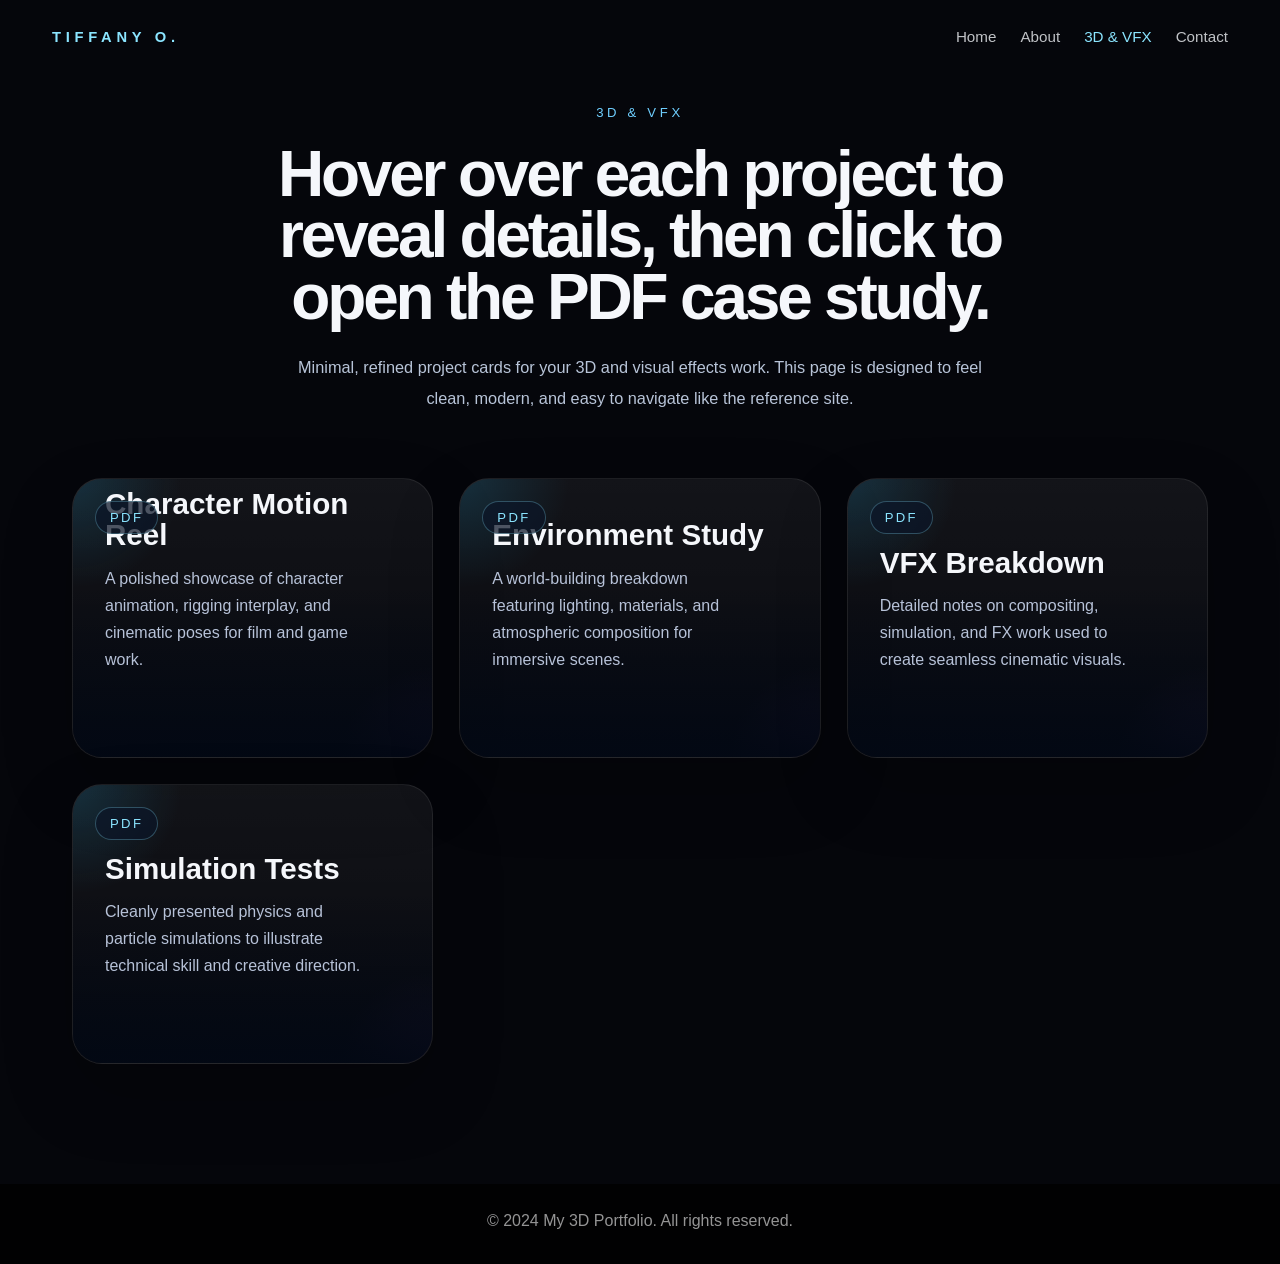
==== 3DandVFX.html @ ca3647b6 "first commit" ====
<!DOCTYPE html>
<html lang="en">
<head>
    <meta charset="UTF-8">
    <meta name="viewport" content="width=device-width, initial-scale=1.0">
    <title>3D & VFX Projects</title>
    <link rel="stylesheet" href="styles.css">
    <style>
      body {
        background: #05060b;
        color: #f5f7fb;
      }

      .page-header {
        max-width: 1240px;
        margin: 0 auto;
        padding: 28px 32px 0;
        display: flex;
        align-items: center;
        justify-content: space-between;
        gap: 24px;
      }

      .brand-link {
        color: #8be5ff;
        text-decoration: none;
        text-transform: uppercase;
        letter-spacing: 0.32em;
        font-size: 0.92rem;
        font-weight: 700;
      }

      .page-nav {
        display: flex;
        align-items: center;
        gap: 24px;
        flex-wrap: wrap;
      }

      .page-nav a {
        color: rgba(245,247,251,0.78);
        text-decoration: none;
        font-size: 0.95rem;
        transition: color 0.2s ease, opacity 0.2s ease;
      }

      .page-nav a:hover,
      .page-nav a.active {
        color: #8be5ff;
        opacity: 1;
      }

      .main-panel {
        max-width: 1200px;
        margin: 0 auto;
        padding: 60px 32px 120px;
      }

      .hero-panel {
        display: grid;
        gap: 24px;
        margin-bottom: 64px;
        text-align: center;
      }

      .eyebrow-label {
        color: #6fcfff;
        letter-spacing: 0.28em;
        text-transform: uppercase;
        font-size: 0.82rem;
      }

      .hero-panel h1 {
        font-size: clamp(3rem, 5vw, 5.2rem);
        line-height: 0.96;
        letter-spacing: -0.05em;
        margin: 0;
        max-width: 870px;
        margin-left: auto;
        margin-right: auto;
      }

      .hero-panel p {
        max-width: 720px;
        margin: 0 auto;
        color: #b8c4d8;
        font-size: 1.02rem;
        line-height: 1.9;
      }

      .project-grid {
        display: grid;
        grid-template-columns: repeat(auto-fit, minmax(280px, 1fr));
        gap: 26px;
      }

      .project-card {
        position: relative;
        overflow: hidden;
        min-height: 280px;
        border-radius: 30px;
        border: 1px solid rgba(255,255,255,0.08);
        background: linear-gradient(180deg, rgba(255,255,255,0.06) 0%, rgba(255,255,255,0.02) 100%);
        box-shadow: 0 30px 70px rgba(0, 0, 0, 0.22);
        transition: transform 0.35s ease, border-color 0.35s ease, box-shadow 0.35s ease;
        cursor: pointer;
      }

      .project-card:hover {
        transform: translateY(-12px);
        border-color: rgba(138,229,255,0.45);
        box-shadow: 0 42px 92px rgba(0, 0, 0, 0.3);
      }

      .project-card::before {
        content: '';
        position: absolute;
        inset: 0;
        background: radial-gradient(circle at top left, rgba(44, 197, 255, 0.16), transparent 24%),
                    radial-gradient(circle at bottom right, rgba(164, 95, 255, 0.12), transparent 20%);
        pointer-events: none;
      }

      .project-card::after {
        content: '';
        position: absolute;
        inset: 0;
        background: linear-gradient(180deg, transparent 38%, rgba(2,8,20,0.92) 100%);
        pointer-events: none;
      }

      .card-tag {
        position: absolute;
        top: 22px;
        left: 22px;
        z-index: 2;
        display: inline-flex;
        align-items: center;
        padding: 8px 14px;
        border-radius: 999px;
        border: 1px solid rgba(138,229,255,0.28);
        background: rgba(12,22,39,0.72);
        color: #8be5ff;
        font-size: 0.82rem;
        letter-spacing: 0.18em;
        text-transform: uppercase;
      }

      .card-content {
        position: absolute;
        inset: 0;
        display: flex;
        flex-direction: column;
        justify-content: flex-end;
        padding: 32px;
        z-index: 1;
      }

      .card-action {
        display: inline-flex;
        align-items: center;
        justify-content: center;
        margin-top: 16px;
        padding: 10px 16px;
        border-radius: 999px;
        background: rgba(139,229,255,0.14);
        color: #8be5ff;
        font-size: 0.91rem;
        letter-spacing: 0.08em;
        text-transform: uppercase;
        opacity: 0;
        transform: translateY(8px);
        transition: opacity 0.3s ease, transform 0.3s ease;
        width: fit-content;
      }

      .project-card:hover .card-action {
        opacity: 1;
        transform: translateY(0);
      }

      .card-title {
        margin: 0;
        font-size: 1.85rem;
        line-height: 1.05;
      }

      .card-description {
        margin: 14px 0 0;
        color: #b7c2d8;
        font-size: 1rem;
        line-height: 1.7;
        max-width: 88%;
      }

      .card-link {
        position: absolute;
        inset: 0;
        z-index: 3;
      }

      footer {
        text-align: center;
        padding: 28px 32px 34px;
        color: rgba(255,255,255,0.58);
      }

      @media (max-width: 860px) {
        .page-header {
          flex-direction: column;
          align-items: flex-start;
          padding-top: 20px;
        }

        .page-nav {
          gap: 18px;
          margin-top: 18px;
        }
      }

      @media (max-width: 560px) {
        .main-panel {
          padding: 40px 20px 80px;
        }

        .hero-panel h1 {
          font-size: 2.8rem;
        }

        .card-content {
          padding: 24px;
        }
      }
    </style>
</head>
<body>
    <header class="page-header">
        <a class="brand-link" href="index.html">Tiffany O.</a>
        <nav class="page-nav">
            <a href="index.html">Home</a>
            <a href="about.html">About</a>
            <a href="3D&VFX.html" class="active">3D & VFX</a>
            <a href="contact.html">Contact</a>
        </nav>
    </header>

    <main class="main-panel">
        <section class="hero-panel">
            <span class="eyebrow-label">3D & VFX</span>
            <h1>Hover over each project to reveal details, then click to open the PDF case study.</h1>
            <p>Minimal, refined project cards for your 3D and visual effects work. This page is designed to feel clean, modern, and easy to navigate like the reference site.</p>
        </section>

        <section class="project-grid">
            <article class="project-card">
                <a class="card-link" href="Files/character-motion-reel.pdf" target="_blank" rel="noopener noreferrer"></a>
                <span class="card-tag">PDF</span>
                <div class="card-content">
                    <h2 class="card-title">Character Motion Reel</h2>
                    <p class="card-description">A polished showcase of character animation, rigging interplay, and cinematic poses for film and game work.</p>
                    <span class="card-action">View PDF</span>
                </div>
            </article>

            <article class="project-card">
                <a class="card-link" href="Files/environment-study.pdf" target="_blank" rel="noopener noreferrer"></a>
                <span class="card-tag">PDF</span>
                <div class="card-content">
                    <h2 class="card-title">Environment Study</h2>
                    <p class="card-description">A world-building breakdown featuring lighting, materials, and atmospheric composition for immersive scenes.</p>
                    <span class="card-action">View PDF</span>
                </div>
            </article>

            <article class="project-card">
                <a class="card-link" href="Files/vfx-breakdown.pdf" target="_blank" rel="noopener noreferrer"></a>
                <span class="card-tag">PDF</span>
                <div class="card-content">
                    <h2 class="card-title">VFX Breakdown</h2>
                    <p class="card-description">Detailed notes on compositing, simulation, and FX work used to create seamless cinematic visuals.</p>
                    <span class="card-action">View PDF</span>
                </div>
            </article>

            <article class="project-card">
                <a class="card-link" href="Files/simulation-tests.pdf" target="_blank" rel="noopener noreferrer"></a>
                <span class="card-tag">PDF</span>
                <div class="card-content">
                    <h2 class="card-title">Simulation Tests</h2>
                    <p class="card-description">Cleanly presented physics and particle simulations to illustrate technical skill and creative direction.</p>
                    <span class="card-action">View PDF</span>
                </div>
            </article>
        </section>
    </main>

    <footer>
        <p>&copy; 2024 My 3D Portfolio. All rights reserved.</p>
    </footer>
</body>
</html>
---- styles.css ----
* {
 margin: 0;
 padding: 0;
 box-sizing: border-box;
 font-family: Arial, sans-serif;
}


body {
 background: #111;
 color: #fff;
 overflow-x: hidden;
}


/* =========================
  VIDEO BACKGROUND
========================= */
.video-background {
 position: fixed;
 inset: 0;
 z-index: -1;
 overflow: hidden;
}


#background-video {
 width: 100%;
 height: 100%;
 object-fit: cover;
}


/* =========================
  HERO
========================= */
#hero {
 text-align: center;
 padding: 120px 20px 180px;
}


.hero-content {
 display: flex;
 flex-direction: column;
 align-items: center;
 gap: 25px;
 max-width: 800px;
 margin: 0 auto;
}


.hero-gif {
 width: 300px;
 display: block;
 margin: -50px auto 10px;
 border-radius: 10px;
}


#hero p {
 margin-bottom: 10px;
 letter-spacing: 0.02em;
 white-space: nowrap;
}

h1.page-title {
  text-shadow: 0 0 15px rgba(128, 128, 128, 0.5);
}

h2.page-subtitle {
  text-shadow: 0 0 10px rgba(128, 128, 128, 0.5);
  display: flex;
  flex-direction: column;
  align-items: center;
}

/* =========================
  BUTTONS
========================= */
.cta-btn {
 padding: 11px 30px;
 background: rgba(255,255,255,0.85);
 color: #111;
 border-radius: 20px;
 font-size: 1.1rem;
 text-decoration: none;
 transition: 0.3s;
}


.cta-btn:hover {
 background: rgba(87, 208, 255, 0.9);
}

.social-buttons {
  display: flex;
  justify-content: center;
  align-items: center;
  gap: 14px;
  flex-wrap: wrap;
  margin: 12px auto 0;
}

/* =========================
  SOCIAL BUTTONS
========================= */
.social-btn {
  display: inline-flex;
  align-items: center;
  justify-content: center;
  width: 58px;
  height: 58px;
  margin: 0 8px;
  border-radius: 50%;
  border: 2px solid rgba(255,255,255,0.16);
  text-decoration: none;
  transition: transform 0.25s ease, box-shadow 0.25s ease;
  background: rgba(255,255,255,0.08);
}

.social-btn svg {
  width: 22px;
  height: 22px;
}

.social-btn:hover {
  transform: translateY(-3px);
  box-shadow: 0 10px 30px rgba(0,0,0,0.2);
}

.social-btn img {
  width: 24px;
  height: 24px;
  display: block;
  object-fit: contain;
}

.social-icon {
  font-family: Arial, sans-serif;
  font-weight: bold;
  color: #fff;
  font-size: 1.05rem;
  line-height: 1;
}

#social-links .social-btn-behance,
#social-links .social-btn-instagram,
#social-links .social-btn-linkedin {
  background: rgba(255,255,255,0.08);
}


/* =========================
  HAMBURGER MENU (CLEAN SYSTEM)
========================= */

/* wrapper container */


/* MAIN WRAPPER */


/* MAIN WRAPPER */
#menu {
 position: fixed;
 top: 25px;
 right: 25px;
 width: 60px;
 height: 60px;
 z-index: 1000;
}

/* BLACK CIRCLE DONT TOUCH ITS CENTERED */
.menu-bg {
 position: absolute;
 width: 60px;
 height: 60px;
 background: #232222;
 opacity: 0.95;
 border-radius: 50%;
 z-index: 1;
 transition: transform 0.5s ease;
}


.menu-bg.active {
 transform: scale(20);
}


/* HAMBURGER */
#menu-bar {
 position: absolute;
 inset: 0;
 margin: auto;


 width: 30px;
 height: 22px;


 display: flex;
 flex-direction: column;
 justify-content: space-between;


 z-index: 5;
 cursor: pointer;
}

/* FORCE VISIBILITY */
.bar {
 width: 100%;
 height: 3px;
 background: #fff;
 border-radius: 3px;
 display: block;
}


/* X ANIMATION */
#menu-bar.active #bar1 {
 transform: rotate(-45deg) translate(-5px, 5px);
}


#menu-bar.active #bar2 {
 opacity: 0;
}


#menu-bar.active #bar3 {
 transform: rotate(45deg) translate(-5px, -5px);
}


/* NAV INSIDE CIRCLE */
.nav {
 position: fixed;
 top: 25%;
 right: 200px;
 transform: translateY(-50%);

 display: flex;
 flex-direction: column;
 justify-content: center;
 align-items: center;

 opacity: 0;
 pointer-events: none;
 transition: 0.3s;
 z-index: 2;
}


.nav.active {
 opacity: 1;
 pointer-events: auto;
}

/* TEXT SIZE INSIDE CIRCLE */
.nav a {
 color: white;
 text-decoration: none;
 font-size: 24px;
 margin: 27px 0;
 font-weight: bold;
}


/* =========================
  CURSOR
========================= */
.cursor-shadow {
 position: fixed;
 width: 20px;
 height: 20px;
 border-radius: 50%;
 background: rgba(255,255,255,0.6);
 pointer-events: none;
 z-index: 999;
 transform: translate(-50%, -50%);
 mix-blend-mode: overlay;
 filter: blur(4px);
}


.cursor-shadow.grow {
 transform: scale(2);
}


.cursor-particle {
 position: fixed;
 border-radius: 50%;
 pointer-events: none;
 animation: fadeOut 1.2s forwards;
 z-index: 998;
}


@keyframes fadeOut {
 to {
   opacity: 0;
   transform: scale(0.5);
 }
}


/* =========================
  FOOTER & WAVE
========================= */
footer {
 text-align: center;
 padding: 20px;
 background: rgba(0, 0, 0, 0.8);
 width: 100%;
 clear: both;
 position: relative;
 z-index: 10;
}

footer p {
 margin: 0;
}

#about-wave {
 width: 100%;
 clear: both;
 position: relative;
 z-index: 5;
}

.wave-svg path {
  opacity: 0.8; /* change transparency here */
}

.wave-loop {
  width: 100%;
  height: 150px;
  background-image: url('data:image/svg+xml,<svg width="1200" height="150" viewBox="0 0 1200 150" xmlns="http://www.w3.org/2000/svg"><path d="M0 50 Q150 0 300 50 T600 50 T900 50 T1200 50 V150 H0 Z" fill="rgba(0,0,0,0.8)"/></svg>');
  background-repeat: repeat-x;
  animation: waveMove 10s linear infinite;
}

@keyframes waveMove {
  from {
    background-position: 0 0;
  }
  to {
    background-position: 1200px 0;
  }
}
/* =========================
  MOBILE
========================= */
@media (max-width: 600px) {
 #hero {
   font-size: 1.4rem;
   padding: 80px 10px 150px;
 }


 .hero-gif {
   width: 200px;
 }
}

/* Lightbox */
.lightbox {
  position: fixed;
  top: 0;
  left: 0;
  width: 100vw;
  height: 100vh;
  background: rgba(0, 0, 0, 0);
  display: flex;
  justify-content: center;
  align-items: center;
  opacity: 0;
  pointer-events: none;
  transition: background 0.35s ease, opacity 0.35s ease;
  z-index: 9999;
}

.lightbox.show {
  opacity: 1;
  background: rgba(0, 0, 0, 0.85);
  pointer-events: all;
}

.lightbox img {
  max-width: 90%;
  max-height: 85%;
  border-radius: 12px;
  box-shadow: 0 12px 60px rgba(0,0,0,0.7);
  transform: scale(0.95);
  transition: transform 0.3s ease;
}

.lightbox.show img {
  transform: scale(1);
}
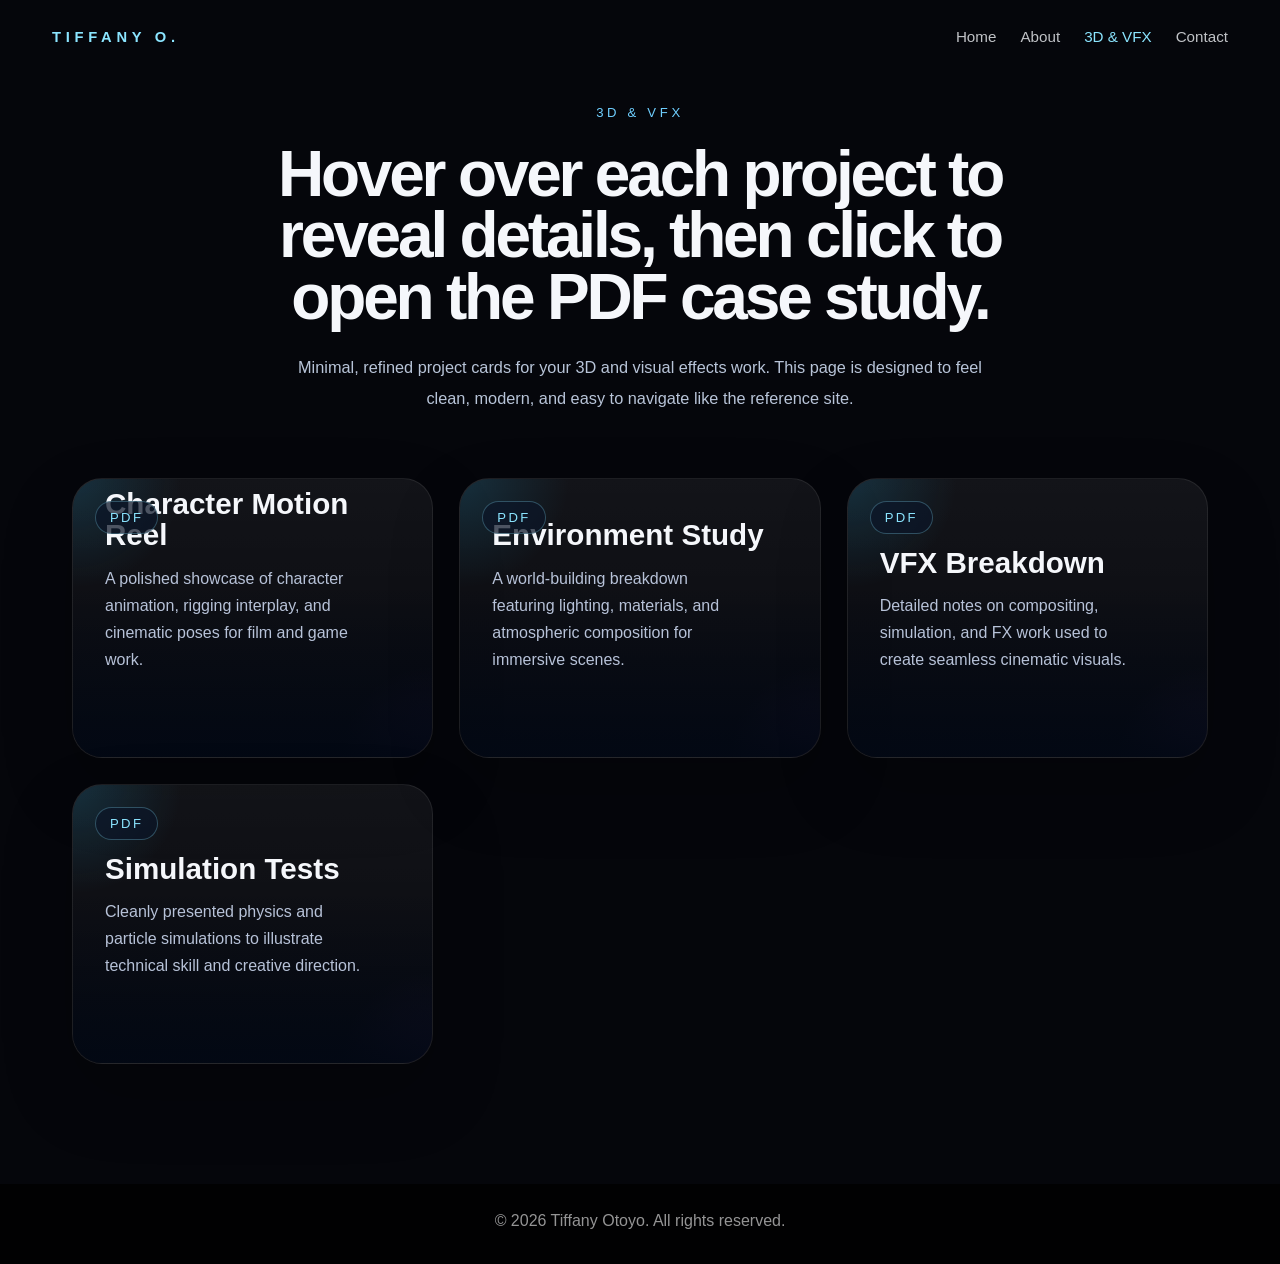
==== commit bad8fbea: "fix links and add placeholder pages" ====
--- a/3DandVFX.html
+++ b/3DandVFX.html
@@ -239,7 +239,7 @@
         <nav class="page-nav">
             <a href="index.html">Home</a>
             <a href="about.html">About</a>
-            <a href="3D&VFX.html" class="active">3D & VFX</a>
+            <a href="3DandVFX.html" class="active" aria-current="page">3D &amp; VFX</a>
             <a href="contact.html">Contact</a>
         </nav>
     </header>
@@ -295,7 +295,7 @@
     </main>
 
     <footer>
-        <p>&copy; 2024 My 3D Portfolio. All rights reserved.</p>
+        <p>&copy; 2026 Tiffany Otoyo. All rights reserved.</p>
     </footer>
 </body>
 </html>
--- a/styles.css
+++ b/styles.css
@@ -403,3 +403,291 @@
   transform: scale(1);
 }
 
+
+
+/* =========================
+  SUB PAGES
+  (About, Contact, Pencil Art, Illustrations, Game Dev)
+========================= */
+.sub-page {
+  background: #05060b;
+  color: #f5f7fb;
+  min-height: 100vh;
+  display: flex;
+  flex-direction: column;
+}
+
+.page-header {
+  max-width: 1240px;
+  width: 100%;
+  margin: 0 auto;
+  padding: 28px 32px 0;
+  display: flex;
+  align-items: center;
+  justify-content: space-between;
+  gap: 24px;
+}
+
+.brand-link {
+  color: #8be5ff;
+  text-decoration: none;
+  text-transform: uppercase;
+  letter-spacing: 0.32em;
+  font-size: 0.92rem;
+  font-weight: 700;
+}
+
+.page-nav {
+  display: flex;
+  align-items: center;
+  gap: 24px;
+  flex-wrap: wrap;
+}
+
+.page-nav a {
+  color: rgba(245, 247, 251, 0.78);
+  text-decoration: none;
+  font-size: 0.95rem;
+  transition: color 0.2s ease;
+}
+
+.page-nav a:hover,
+.page-nav a.active {
+  color: #8be5ff;
+}
+
+.brand-link:focus-visible,
+.page-nav a:focus-visible,
+.contact-list a:focus-visible {
+  outline: 2px solid #8be5ff;
+  outline-offset: 4px;
+  border-radius: 4px;
+}
+
+.sub-main {
+  flex: 1;
+  width: 100%;
+  max-width: 1100px;
+  margin: 0 auto;
+  padding: 72px 32px 100px;
+}
+
+.sub-main h1 {
+  font-size: clamp(2.4rem, 5vw, 4rem);
+  letter-spacing: -0.03em;
+  line-height: 1.05;
+  margin-bottom: 18px;
+}
+
+.sub-lead {
+  color: #b8c4d8;
+  font-size: 1.05rem;
+  line-height: 1.8;
+  max-width: 640px;
+  margin-bottom: 48px;
+}
+
+/* Empty image slots. Put an <img> inside a .tile and it fills the box. */
+.tile-grid {
+  display: grid;
+  grid-template-columns: repeat(auto-fill, minmax(240px, 1fr));
+  gap: 20px;
+}
+
+.tile {
+  aspect-ratio: 4 / 3;
+  display: flex;
+  align-items: center;
+  justify-content: center;
+  overflow: hidden;
+  border: 1px dashed rgba(139, 229, 255, 0.35);
+  border-radius: 18px;
+  background: rgba(255, 255, 255, 0.03);
+  color: rgba(245, 247, 251, 0.5);
+  font-size: 0.95rem;
+}
+
+.tile img {
+  width: 100%;
+  height: 100%;
+  object-fit: cover;
+  display: block;
+}
+
+/* About page */
+.about-layout {
+  display: grid;
+  grid-template-columns: minmax(220px, 320px) 1fr;
+  gap: 48px;
+  align-items: start;
+}
+
+.about-layout .tile {
+  aspect-ratio: 4 / 5;
+}
+
+.about-layout .sub-lead {
+  margin-bottom: 20px;
+}
+
+/* Contact page */
+.contact-list {
+  list-style: none;
+  display: grid;
+  gap: 16px;
+  font-size: 1.1rem;
+}
+
+.contact-list span {
+  display: inline-block;
+  min-width: 110px;
+  color: rgba(245, 247, 251, 0.55);
+}
+
+.contact-list a {
+  color: #8be5ff;
+  text-decoration: none;
+}
+
+.contact-list a:hover {
+  text-decoration: underline;
+}
+
+@media (max-width: 860px) {
+  .page-header {
+    flex-direction: column;
+    align-items: flex-start;
+    padding-top: 20px;
+  }
+
+  .about-layout {
+    grid-template-columns: 1fr;
+    gap: 32px;
+  }
+}
+
+@media (max-width: 560px) {
+  .sub-main {
+    padding: 48px 20px 72px;
+  }
+}
+
+
+
+/* =========================
+  PHONE FIXES
+========================= */
+
+/* Wave: smaller on phones so it looks the same shape, and fills the screen edge to edge */
+@media (max-width: 600px) {
+  #about-wave {
+    overflow: hidden;
+  }
+
+  .wave-loop {
+    background-size: 600px 150px;
+    animation-name: waveMoveSmall;
+  }
+}
+
+@keyframes waveMoveSmall {
+  from { background-position: 0 0; }
+  to { background-position: 600px 0; }
+}
+
+/* Menu: on phones the bubble grows into a compact panel instead of a huge circle */
+@media (max-width: 600px), (max-height: 500px) {
+  .menu-bg {
+    top: 0;
+    right: 0;
+    transition: width 0.4s ease, height 0.4s ease, border-radius 0.4s ease;
+  }
+
+  .menu-bg.active {
+    transform: none;
+    width: 250px;
+    height: 285px;
+    border-radius: 30px;
+    opacity: 1;
+  }
+
+  .nav {
+    top: 92px;
+    right: 25px;
+    width: 250px;
+    transform: none;
+    transition: opacity 0.3s ease 0.15s;
+  }
+
+  .nav a {
+    font-size: 22px;
+    margin: 12px 0;
+  }
+}
+
+
+/* =========================
+  PHOTO GALLERY (Photography page, reusable for other galleries)
+========================= */
+.sub-main.wide {
+  max-width: 1240px;
+}
+
+.gallery-grid {
+  display: grid;
+  grid-template-columns: repeat(4, 1fr);
+  gap: 18px;
+  align-items: start;
+}
+
+.gallery-grid figure {
+  margin: 0;
+}
+
+.photo-btn {
+  display: block;
+  width: 100%;
+  padding: 0;
+  border: 0;
+  border-radius: 10px;
+  background: rgba(255, 255, 255, 0.04);
+  overflow: hidden;
+  cursor: zoom-in;
+}
+
+.photo-btn img {
+  display: block;
+  width: 100%;
+  aspect-ratio: 3 / 2;
+  object-fit: cover;
+  transition: opacity 0.25s ease;
+}
+
+.photo-btn:hover img {
+  opacity: 0.82;
+}
+
+.photo-btn:focus-visible {
+  outline: 2px solid #8be5ff;
+  outline-offset: 3px;
+}
+
+.gallery-grid figcaption {
+  padding-top: 8px;
+  font-size: 0.85rem;
+  line-height: 1.4;
+  color: rgba(245, 247, 251, 0.65);
+}
+
+@media (max-width: 1000px) {
+  .gallery-grid {
+    grid-template-columns: repeat(3, 1fr);
+  }
+}
+
+@media (max-width: 680px) {
+  .gallery-grid {
+    grid-template-columns: repeat(2, 1fr);
+    gap: 12px;
+  }
+}
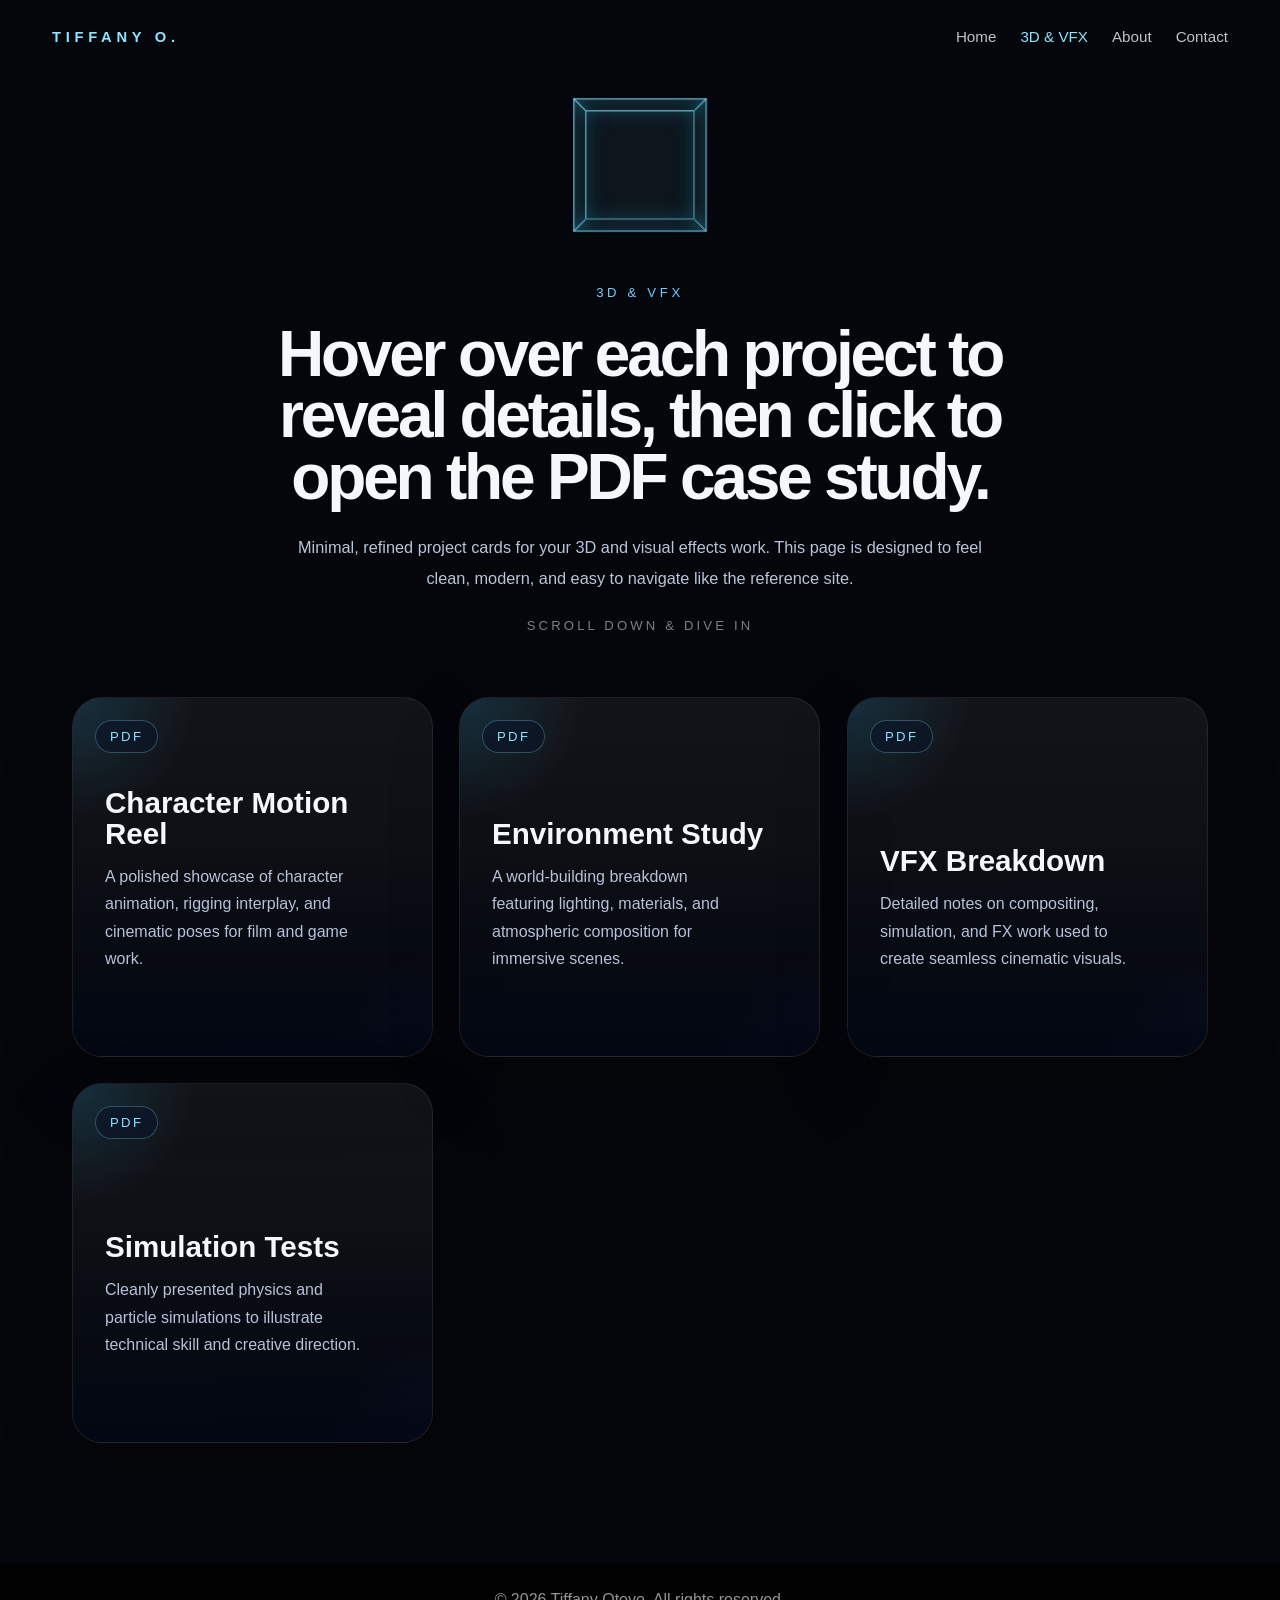
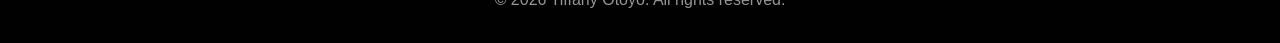
==== commit eeafa033: "reorder nav, update photography and 3D pages" ====
--- a/3DandVFX.html
+++ b/3DandVFX.html
@@ -97,7 +97,7 @@
       .project-card {
         position: relative;
         overflow: hidden;
-        min-height: 280px;
+        min-height: 360px;
         border-radius: 30px;
         border: 1px solid rgba(255,255,255,0.08);
         background: linear-gradient(180deg, rgba(255,255,255,0.06) 0%, rgba(255,255,255,0.02) 100%);
@@ -152,7 +152,7 @@
         display: flex;
         flex-direction: column;
         justify-content: flex-end;
-        padding: 32px;
+        padding: 72px 32px 32px;
         z-index: 1;
       }
 
@@ -228,31 +228,126 @@
         }
 
         .card-content {
-          padding: 24px;
-        }
+          padding: 68px 24px 24px;
+        }
+      }
+
+      /* ---------- Interactive 3D touches ---------- */
+      .cursor-glow {
+        position: fixed;
+        top: 0; left: 0;
+        width: 520px; height: 520px;
+        margin: -260px 0 0 -260px;
+        border-radius: 50%;
+        background: radial-gradient(circle, rgba(44,197,255,0.16), rgba(164,95,255,0.08) 45%, transparent 70%);
+        pointer-events: none;
+        z-index: 0;
+        opacity: 0;
+        transition: opacity 0.4s ease;
+      }
+      .cursor-glow.on { opacity: 1; }
+      .page-header, .main-panel, footer { position: relative; z-index: 1; }
+
+      /* Spinning wireframe cube */
+      .cube-scene {
+        width: 120px; height: 120px;
+        margin: 0 auto 36px;
+        perspective: 600px;
+      }
+      .cube {
+        position: relative;
+        width: 100%; height: 100%;
+        transform-style: preserve-3d;
+        animation: cube-spin 14s linear infinite;
+      }
+      .cube span {
+        position: absolute;
+        inset: 0;
+        border: 1.5px solid rgba(139,229,255,0.75);
+        background: rgba(139,229,255,0.04);
+        box-shadow: 0 0 22px rgba(44,197,255,0.18) inset;
+      }
+      .cube span:nth-child(1) { transform: rotateY(0deg)   translateZ(60px); }
+      .cube span:nth-child(2) { transform: rotateY(90deg)  translateZ(60px); }
+      .cube span:nth-child(3) { transform: rotateY(180deg) translateZ(60px); }
+      .cube span:nth-child(4) { transform: rotateY(270deg) translateZ(60px); }
+      .cube span:nth-child(5) { transform: rotateX(90deg)  translateZ(60px); }
+      .cube span:nth-child(6) { transform: rotateX(-90deg) translateZ(60px); }
+      @keyframes cube-spin {
+        from { transform: rotateX(-24deg) rotateY(0deg); }
+        to   { transform: rotateX(-24deg) rotateY(360deg); }
+      }
+
+      .scroll-hint {
+        color: rgba(245,247,251,0.5);
+        font-size: 0.82rem;
+        letter-spacing: 0.24em;
+        text-transform: uppercase;
+        animation: hint-bob 2.2s ease-in-out infinite;
+      }
+      @keyframes hint-bob {
+        0%, 100% { transform: translateY(0); }
+        50% { transform: translateY(6px); }
+      }
+
+      /* Cards tilt in 3D toward the pointer (set by script) */
+      .project-grid { perspective: 1200px; }
+      .project-card {
+        transform-style: preserve-3d;
+        will-change: transform;
+      }
+      .project-card.tilting { transition: border-color 0.35s ease, box-shadow 0.35s ease; }
+      .project-card .shine {
+        position: absolute;
+        inset: 0;
+        z-index: 2;
+        pointer-events: none;
+        background: radial-gradient(circle at var(--mx, 50%) var(--my, 50%), rgba(255,255,255,0.14), transparent 45%);
+        opacity: 0;
+        transition: opacity 0.3s ease;
+      }
+      .project-card:hover .shine { opacity: 1; }
+
+      /* Reveal as you scroll */
+      .reveal {
+        opacity: 0;
+        transform: translateY(40px);
+        transition: opacity 0.7s ease, transform 0.7s ease;
+      }
+      .reveal.in { opacity: 1; transform: none; }
+
+      @media (prefers-reduced-motion: reduce) {
+        .cube, .scroll-hint { animation: none; }
+        .reveal { opacity: 1; transform: none; transition: none; }
       }
     </style>
 </head>
 <body>
+    <div class="cursor-glow" id="cursor-glow" aria-hidden="true"></div>
     <header class="page-header">
         <a class="brand-link" href="index.html">Tiffany O.</a>
         <nav class="page-nav">
             <a href="index.html">Home</a>
+            <a href="3DandVFX.html" class="active" aria-current="page">3D &amp; VFX</a>
             <a href="about.html">About</a>
-            <a href="3DandVFX.html" class="active" aria-current="page">3D &amp; VFX</a>
             <a href="contact.html">Contact</a>
         </nav>
     </header>
 
     <main class="main-panel">
         <section class="hero-panel">
+            <div class="cube-scene" aria-hidden="true">
+                <div class="cube"><span></span><span></span><span></span><span></span><span></span><span></span></div>
+            </div>
             <span class="eyebrow-label">3D & VFX</span>
             <h1>Hover over each project to reveal details, then click to open the PDF case study.</h1>
             <p>Minimal, refined project cards for your 3D and visual effects work. This page is designed to feel clean, modern, and easy to navigate like the reference site.</p>
+            <span class="scroll-hint">Scroll down &amp; dive in</span>
         </section>
 
         <section class="project-grid">
-            <article class="project-card">
+            <article class="project-card reveal">
+                <span class="shine" aria-hidden="true"></span>
                 <a class="card-link" href="Files/character-motion-reel.pdf" target="_blank" rel="noopener noreferrer"></a>
                 <span class="card-tag">PDF</span>
                 <div class="card-content">
@@ -262,7 +357,8 @@
                 </div>
             </article>
 
-            <article class="project-card">
+            <article class="project-card reveal">
+                <span class="shine" aria-hidden="true"></span>
                 <a class="card-link" href="Files/environment-study.pdf" target="_blank" rel="noopener noreferrer"></a>
                 <span class="card-tag">PDF</span>
                 <div class="card-content">
@@ -272,7 +368,8 @@
                 </div>
             </article>
 
-            <article class="project-card">
+            <article class="project-card reveal">
+                <span class="shine" aria-hidden="true"></span>
                 <a class="card-link" href="Files/vfx-breakdown.pdf" target="_blank" rel="noopener noreferrer"></a>
                 <span class="card-tag">PDF</span>
                 <div class="card-content">
@@ -282,7 +379,8 @@
                 </div>
             </article>
 
-            <article class="project-card">
+            <article class="project-card reveal">
+                <span class="shine" aria-hidden="true"></span>
                 <a class="card-link" href="Files/simulation-tests.pdf" target="_blank" rel="noopener noreferrer"></a>
                 <span class="card-tag">PDF</span>
                 <div class="card-content">
@@ -297,5 +395,59 @@
     <footer>
         <p>&copy; 2026 Tiffany Otoyo. All rights reserved.</p>
     </footer>
+
+    <script>
+      (function () {
+        const finePointer = window.matchMedia("(hover: hover) and (pointer: fine)").matches;
+        const reduce = window.matchMedia("(prefers-reduced-motion: reduce)").matches;
+
+        // Soft light that follows the cursor
+        const glow = document.getElementById("cursor-glow");
+        if (finePointer && !reduce && glow) {
+          window.addEventListener("pointermove", (e) => {
+            glow.style.transform = "translate(" + e.clientX + "px," + e.clientY + "px)";
+            glow.classList.add("on");
+          }, { passive: true });
+          document.addEventListener("pointerleave", () => glow.classList.remove("on"));
+        }
+
+        // Cards tilt toward the pointer
+        if (finePointer && !reduce) {
+          document.querySelectorAll(".project-card").forEach((card) => {
+            card.addEventListener("pointermove", (e) => {
+              const r = card.getBoundingClientRect();
+              const x = (e.clientX - r.left) / r.width;
+              const y = (e.clientY - r.top) / r.height;
+              card.classList.add("tilting");
+              card.style.transform =
+                "translateY(-12px) rotateX(" + ((0.5 - y) * 10).toFixed(2) + "deg) rotateY(" + ((x - 0.5) * 12).toFixed(2) + "deg)";
+              card.style.setProperty("--mx", (x * 100) + "%");
+              card.style.setProperty("--my", (y * 100) + "%");
+            });
+            card.addEventListener("pointerleave", () => {
+              card.classList.remove("tilting");
+              card.style.transform = "";
+            });
+          });
+        }
+
+        // Cards fade up as they scroll into view
+        const cards = document.querySelectorAll(".reveal");
+        if ("IntersectionObserver" in window && !reduce) {
+          const io = new IntersectionObserver((entries) => {
+            entries.forEach((en, i) => {
+              if (en.isIntersecting) {
+                en.target.style.transitionDelay = (i * 90) + "ms";
+                en.target.classList.add("in");
+                io.unobserve(en.target);
+              }
+            });
+          }, { threshold: 0.15 });
+          cards.forEach((c) => io.observe(c));
+        } else {
+          cards.forEach((c) => c.classList.add("in"));
+        }
+      })();
+    </script>
 </body>
 </html>
--- a/styles.css
+++ b/styles.css
@@ -658,7 +658,7 @@
 .photo-btn img {
   display: block;
   width: 100%;
-  aspect-ratio: 3 / 2;
+  aspect-ratio: 1 / 1;
   object-fit: cover;
   transition: opacity 0.25s ease;
 }
@@ -691,3 +691,25 @@
     gap: 12px;
   }
 }
+
+
+/* Behance link card (Game Dev page) */
+.behance-card {
+  display: flex;
+  flex-direction: column;
+  gap: 8px;
+  max-width: 520px;
+  margin-bottom: 40px;
+  padding: 28px 30px;
+  border: 1px solid rgba(139, 229, 255, 0.3);
+  border-radius: 22px;
+  background: linear-gradient(180deg, rgba(255,255,255,0.06), rgba(255,255,255,0.02));
+  color: #f5f7fb;
+  text-decoration: none;
+  transition: transform 0.3s ease, border-color 0.3s ease;
+}
+.behance-card:hover { transform: translateY(-6px); border-color: rgba(139, 229, 255, 0.7); }
+.behance-card:focus-visible { outline: 2px solid #8be5ff; outline-offset: 4px; }
+.behance-label { color: #6fcfff; font-size: 0.8rem; letter-spacing: 0.24em; text-transform: uppercase; }
+.behance-title { font-size: 1.7rem; font-weight: 700; }
+.behance-cta { color: #8be5ff; font-size: 0.95rem; }
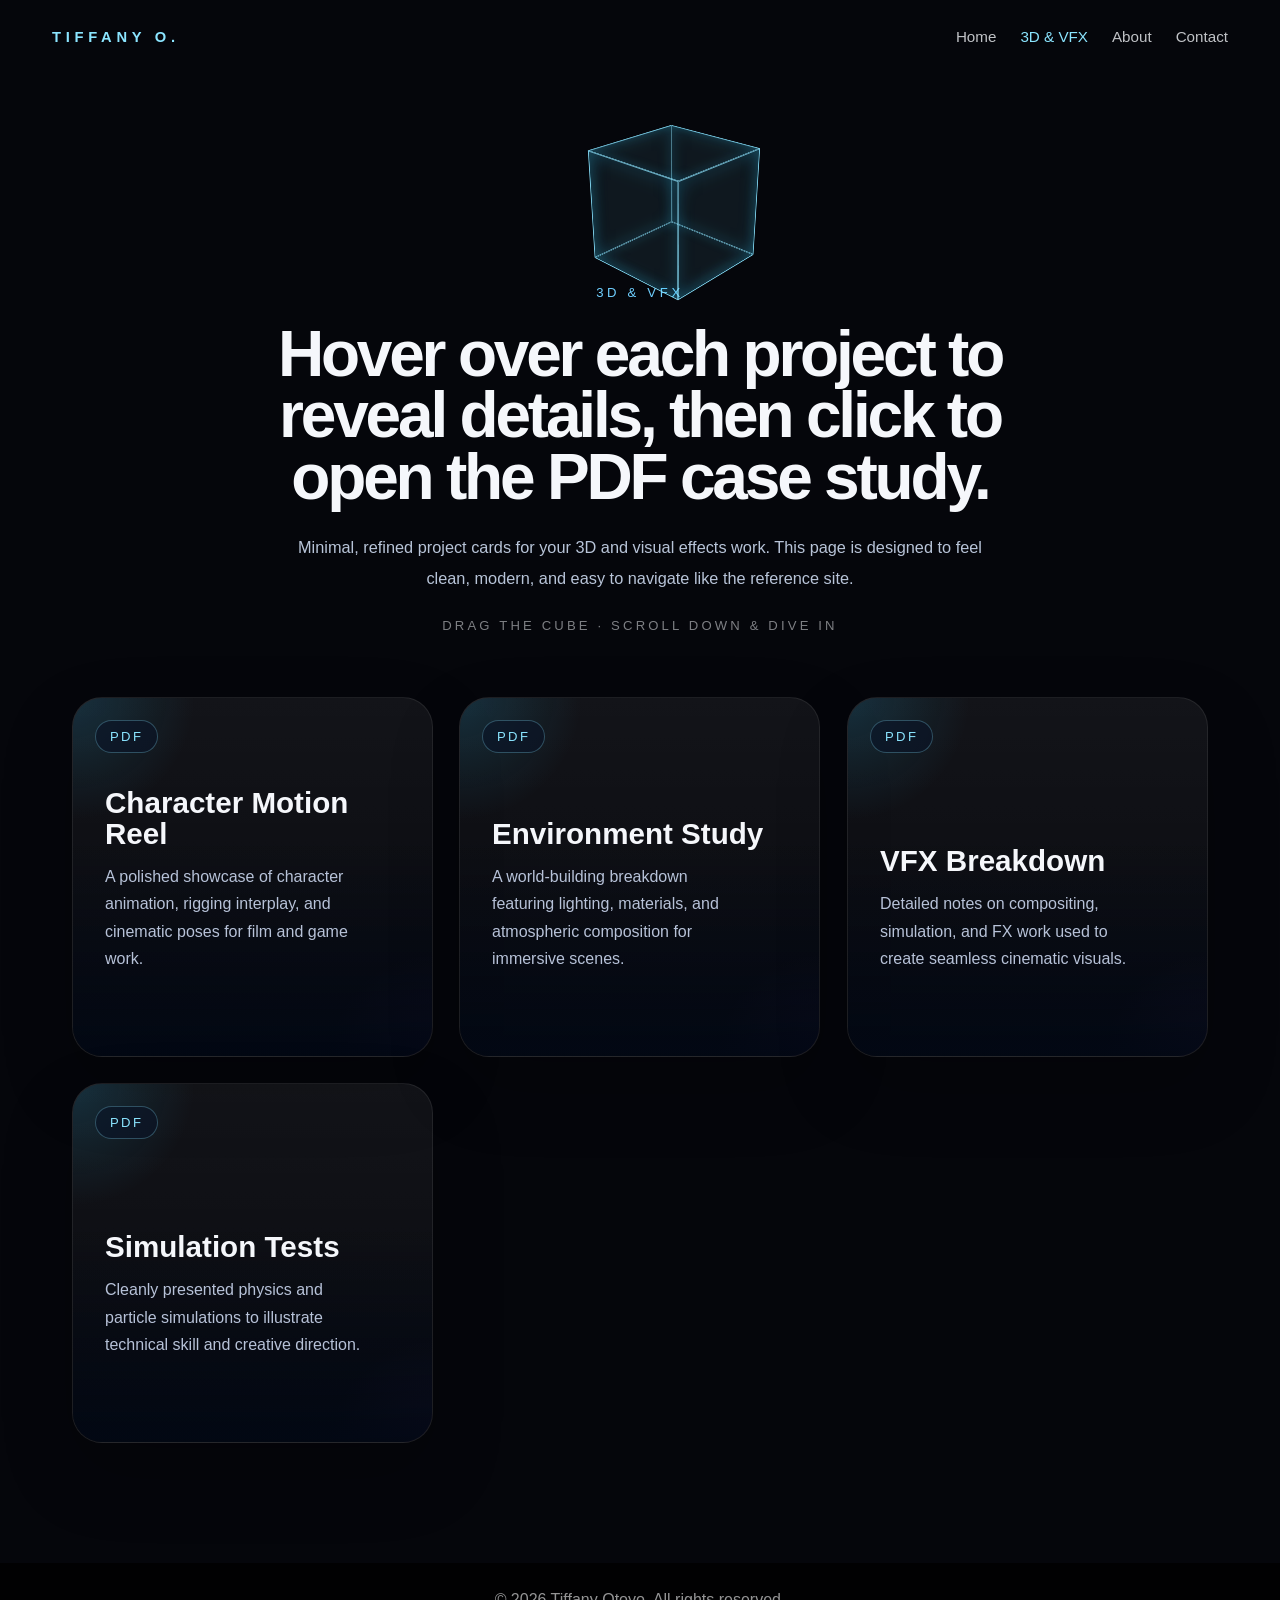
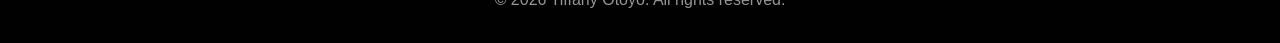
==== commit 2bc25e2d: "make 3D cube draggable and scroll-following" ====
--- a/3DandVFX.html
+++ b/3DandVFX.html
@@ -248,17 +248,32 @@
       .cursor-glow.on { opacity: 1; }
       .page-header, .main-panel, footer { position: relative; z-index: 1; }
 
-      /* Spinning wireframe cube */
-      .cube-scene {
+      /* Draggable wireframe cube.
+         .cube-slot holds its place in the hero; .cube-scene is fixed and
+         glides between the slot and a small dock in the corner as you scroll. */
+      .cube-slot {
         width: 120px; height: 120px;
         margin: 0 auto 36px;
+      }
+      .cube-scene {
+        position: fixed;
+        top: 0; left: 0;
+        width: 120px; height: 120px;
         perspective: 600px;
-      }
+        z-index: 5;
+        cursor: grab;
+        touch-action: none;
+        user-select: none;
+        -webkit-user-select: none;
+        transform-origin: 0 0;
+        will-change: transform;
+      }
+      .cube-scene.dragging { cursor: grabbing; }
+      .cube-scene:focus-visible { outline: 2px solid #8be5ff; outline-offset: 8px; border-radius: 12px; }
       .cube {
         position: relative;
         width: 100%; height: 100%;
         transform-style: preserve-3d;
-        animation: cube-spin 14s linear infinite;
       }
       .cube span {
         position: absolute;
@@ -273,10 +288,6 @@
       .cube span:nth-child(4) { transform: rotateY(270deg) translateZ(60px); }
       .cube span:nth-child(5) { transform: rotateX(90deg)  translateZ(60px); }
       .cube span:nth-child(6) { transform: rotateX(-90deg) translateZ(60px); }
-      @keyframes cube-spin {
-        from { transform: rotateX(-24deg) rotateY(0deg); }
-        to   { transform: rotateX(-24deg) rotateY(360deg); }
-      }
 
       .scroll-hint {
         color: rgba(245,247,251,0.5);
@@ -317,13 +328,16 @@
       .reveal.in { opacity: 1; transform: none; }
 
       @media (prefers-reduced-motion: reduce) {
-        .cube, .scroll-hint { animation: none; }
+        .scroll-hint { animation: none; }
         .reveal { opacity: 1; transform: none; transition: none; }
       }
     </style>
 </head>
 <body>
     <div class="cursor-glow" id="cursor-glow" aria-hidden="true"></div>
+    <div class="cube-scene" id="cube-scene" role="img" aria-label="Interactive 3D cube. Drag to spin it.">
+        <div class="cube" id="cube"><span></span><span></span><span></span><span></span><span></span><span></span></div>
+    </div>
     <header class="page-header">
         <a class="brand-link" href="index.html">Tiffany O.</a>
         <nav class="page-nav">
@@ -336,13 +350,11 @@
 
     <main class="main-panel">
         <section class="hero-panel">
-            <div class="cube-scene" aria-hidden="true">
-                <div class="cube"><span></span><span></span><span></span><span></span><span></span><span></span></div>
-            </div>
+            <div class="cube-slot" id="cube-slot"></div>
             <span class="eyebrow-label">3D & VFX</span>
             <h1>Hover over each project to reveal details, then click to open the PDF case study.</h1>
             <p>Minimal, refined project cards for your 3D and visual effects work. This page is designed to feel clean, modern, and easy to navigate like the reference site.</p>
-            <span class="scroll-hint">Scroll down &amp; dive in</span>
+            <span class="scroll-hint">Drag the cube &middot; Scroll down &amp; dive in</span>
         </section>
 
         <section class="project-grid">
@@ -397,6 +409,92 @@
     </footer>
 
     <script>
+
+      // ---------- Draggable cube that follows you down the page ----------
+      (function () {
+        const scene = document.getElementById("cube-scene");
+        const cube = document.getElementById("cube");
+        const slot = document.getElementById("cube-slot");
+        if (!scene || !cube || !slot) return;
+        const reduce = window.matchMedia("(prefers-reduced-motion: reduce)").matches;
+
+        let rx = -24, ry = 30;        // current rotation (degrees)
+        let vx = 0, vy = 0;           // spin speed from dragging (inertia)
+        let dragging = false, lastX = 0, lastY = 0;
+        let lastScroll = window.scrollY;
+        const idleSpin = reduce ? 0 : 0.25; // slow spin when left alone
+
+        // Position: sits in the hero, then docks in the bottom-right corner
+        let px = 0, py = 0, ps = 1, ready = false;
+        const DOCK_SCALE = 0.55;
+        const targetPos = () => {
+          const r = slot.getBoundingClientRect();
+          const docked = r.top < 70 || r.bottom < 0;
+          if (docked) {
+            const size = 120 * DOCK_SCALE;
+            return { x: window.innerWidth - size - 18, y: window.innerHeight - size - 18, s: DOCK_SCALE };
+          }
+          return { x: r.left, y: r.top, s: 1 };
+        };
+
+        scene.addEventListener("pointerdown", (e) => {
+          dragging = true;
+          lastX = e.clientX; lastY = e.clientY;
+          vx = vy = 0;
+          scene.classList.add("dragging");
+          scene.setPointerCapture(e.pointerId);
+          e.preventDefault();
+        });
+        scene.addEventListener("pointermove", (e) => {
+          if (!dragging) return;
+          const dx = e.clientX - lastX, dy = e.clientY - lastY;
+          lastX = e.clientX; lastY = e.clientY;
+          ry += dx * 0.6;
+          rx -= dy * 0.6;
+          vy = dx * 0.6; vx = -dy * 0.6;
+        });
+        const stop = () => { dragging = false; scene.classList.remove("dragging"); };
+        scene.addEventListener("pointerup", stop);
+        scene.addEventListener("pointercancel", stop);
+
+        // Keyboard: arrow keys turn the cube
+        scene.tabIndex = 0;
+        scene.addEventListener("keydown", (e) => {
+          const step = 18;
+          if (e.key === "ArrowLeft")  { ry -= step; e.preventDefault(); }
+          if (e.key === "ArrowRight") { ry += step; e.preventDefault(); }
+          if (e.key === "ArrowUp")    { rx += step; e.preventDefault(); }
+          if (e.key === "ArrowDown")  { rx -= step; e.preventDefault(); }
+        });
+
+        const frame = () => {
+          if (!dragging) {
+            // let a flick coast to a stop, then drift back to the slow idle spin
+            ry += vy; rx += vx;
+            vy *= 0.94; vx *= 0.94;
+            if (Math.abs(vy) < 0.02) vy = 0;
+            if (Math.abs(vx) < 0.02) vx = 0;
+            if (!vy && !vx) ry += idleSpin;
+          }
+          // scrolling also turns the cube
+          if (!reduce) {
+            const d = window.scrollY - lastScroll;
+            ry += d * 0.35;
+          }
+          lastScroll = window.scrollY;
+
+          cube.style.transform = "rotateX(" + rx.toFixed(2) + "deg) rotateY(" + ry.toFixed(2) + "deg)";
+
+          const t = targetPos();
+          if (!ready) { px = t.x; py = t.y; ps = t.s; ready = true; }
+          else if (reduce) { px = t.x; py = t.y; ps = t.s; }
+          else { px += (t.x - px) * 0.14; py += (t.y - py) * 0.14; ps += (t.s - ps) * 0.14; }
+          scene.style.transform = "translate(" + px.toFixed(1) + "px," + py.toFixed(1) + "px) scale(" + ps.toFixed(3) + ")";
+          requestAnimationFrame(frame);
+        };
+        requestAnimationFrame(frame);
+      })();
+
       (function () {
         const finePointer = window.matchMedia("(hover: hover) and (pointer: fine)").matches;
         const reduce = window.matchMedia("(prefers-reduced-motion: reduce)").matches;
